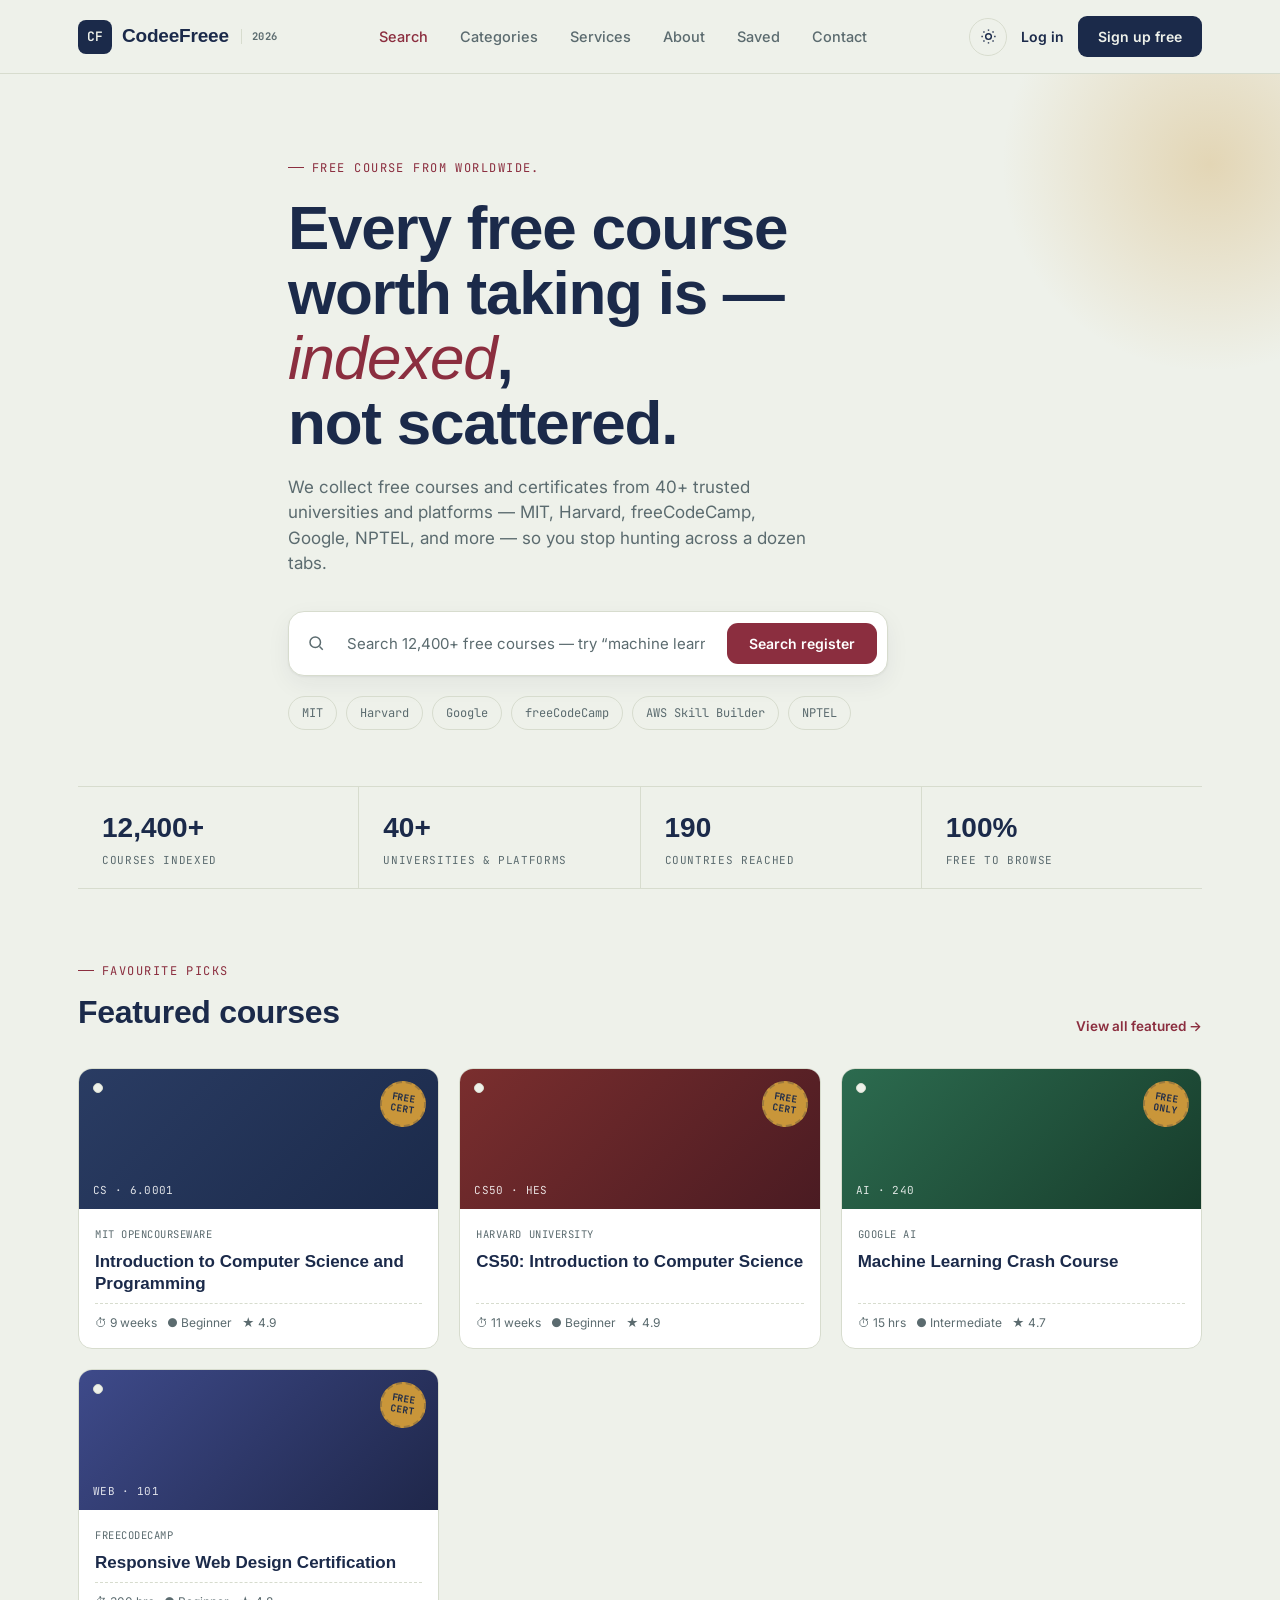
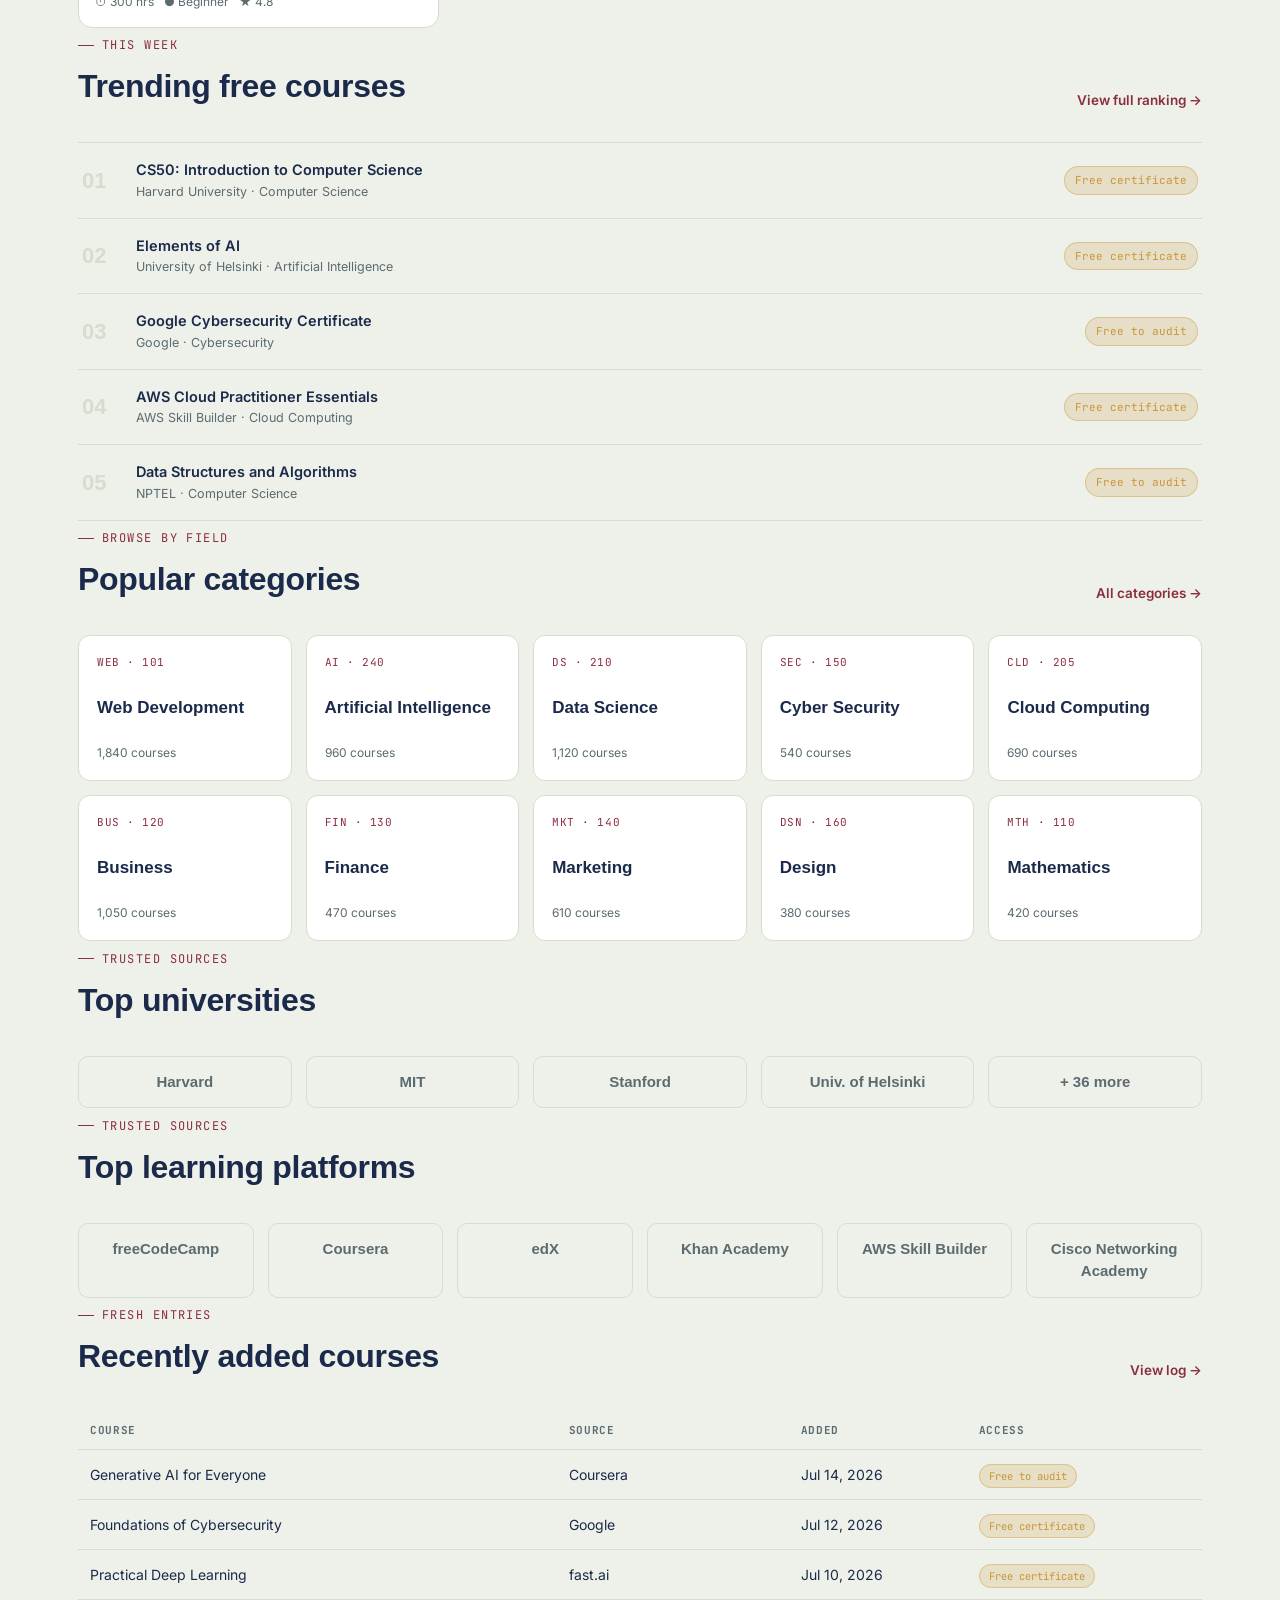
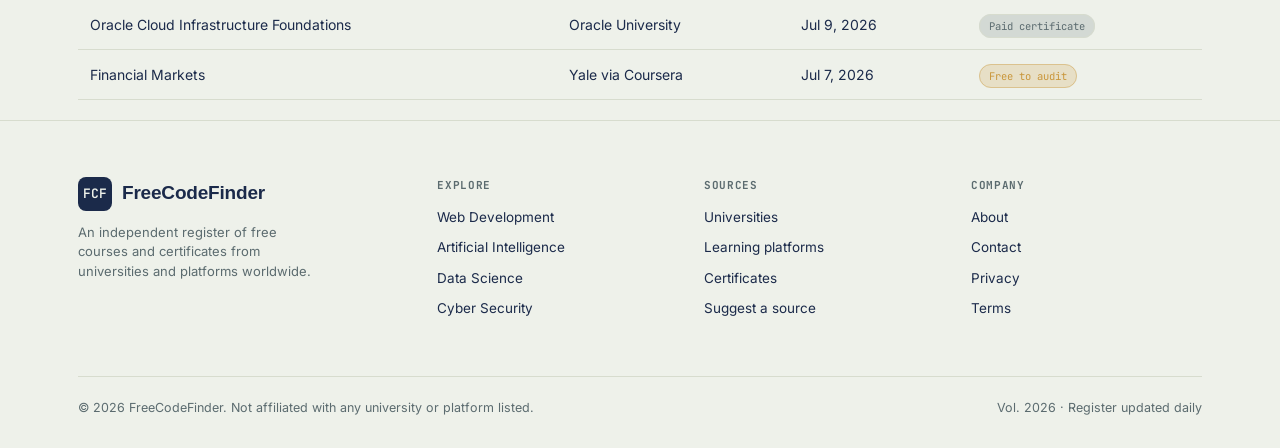
==== index.html @ f2af581f "Updated project" ====
<!DOCTYPE html>
<html lang="en" data-theme="light">
<head>
<meta charset="UTF-8">
<meta name="viewport" content="width=device-width, initial-scale=1.0">
<title>CoodeFree — The World Course Register</title>
<link rel="preconnect" href="https://fonts.googleapis.com">
<link rel="preconnect" href="https://fonts.gstatic.com" crossorigin>
<link href="https://fonts.googleapis.com/css2?family=Fraunces:opsz,wght@9..144,400;9..144,500;9..144,600;9..144,700&family=Inter:wght@400;500;600;700&family=JetBrains+Mono:wght@400;500;600&display=swap" rel="stylesheet">
<link rel="stylesheet" href="style.css">
</head>
<body>

<header class="nav">
  <div class="nav-row">
    <div class="brand">
      <div class="brand-mark">CF</div>
      <span class="brand-word">CodeeFreee</span>
      <span class="brand-tag">2026</span>
    </div>
    <nav class="nav-links">
      <a href="index.html" style="color:var(--crimson)">Search</a>
      <a href="#categories">Categories</a>
      <a href="services.html">Services</a>
      <a href="about.html">About</a>
      <a href="saved.html">Saved</a>
      <a href="contact.html">Contact</a>
    </nav>
    <div class="nav-actions">
      <button class="theme-toggle" id="themeToggle" aria-label="Toggle dark mode">
        <svg id="iconSun" viewBox="0 0 24 24" fill="none" stroke="currentColor" stroke-width="2"><circle cx="12" cy="12" r="4"/><path d="M12 2v2M12 20v2M4.9 4.9l1.4 1.4M17.7 17.7l1.4 1.4M2 12h2M20 12h2M4.9 19.1l1.4-1.4M17.7 6.3l1.4-1.4"/></svg>
      </button>
      <a href="login.html" class="btn-ghost">Log in</a>
      <a href="login.html" class="btn btn-primary">Sign up free</a>
      <button class="mobile-toggle" aria-label="Menu">
        <svg width="20" height="20" viewBox="0 0 24 24" fill="none" stroke="currentColor" stroke-width="2"><path d="M3 6h18M3 12h18M3 18h18"/></svg>
      </button>
    </div>
  </div>
</header>

<main>
  <!-- HERO -->
  <section class="hero">
    <div class="wrap hero-inner">
      <span class="eyebrow">Free Course From Worldwide.</span>
      <h1>Every free course<br>worth taking is — <em>indexed</em>,<br>not scattered.</h1>
      <p class="lead">We collect free courses and certificates from 40+ trusted universities and platforms — MIT, Harvard, freeCodeCamp, Google, NPTEL, and more — so you stop hunting across a dozen tabs.</p>

      <div class="search-panel">
        <svg width="18" height="18" viewBox="0 0 24 24" fill="none" stroke="currentColor" stroke-width="2" style="margin-left:8px;flex-shrink:0;color:var(--text-secondary)"><circle cx="11" cy="11" r="7"/><path d="M21 21l-4.3-4.3"/></svg>
        <input type="text" placeholder="Search 12,400+ free courses — try “machine learning”">
        <button>Search register</button>
      </div>

      <div class="chip-row">
        <span class="chip">MIT</span>
        <span class="chip">Harvard</span>
        <span class="chip">Google</span>
        <span class="chip">freeCodeCamp</span>
        <span class="chip">AWS Skill Builder</span>
        <span class="chip">NPTEL</span>
      </div>
    </div>

    <div class="wrap">
      <div class="ledger-strip reveal">
        <div class="ledger-stat"><div class="num">12,400+</div><div class="label">Courses indexed</div></div>
        <div class="ledger-stat"><div class="num">40+</div><div class="label">Universities &amp; platforms</div></div>
        <div class="ledger-stat"><div class="num">190</div><div class="label">Countries reached</div></div>
        <div class="ledger-stat"><div class="num">100%</div><div class="label">Free to browse</div></div>
      </div>
    </div>
  </section>

  <!-- FEATURED COURSES -->
  <section class="wrap">
    <div class="section-head reveal">
      <div>
        <span class="eyebrow">Favourite picks</span>
        <h2>Featured courses</h2>
      </div>
      <a href="#" class="section-link">View all featured →</a>
    </div>
    <div class="card-grid reveal">
      <article class="index-card">
        <div class="card-media"><span class="card-code">CS · 6.0001</span><div class="seal">FREE<br>CERT</div></div>
        <div class="card-body">
          <span class="card-source">MIT OpenCourseWare</span>
          <span class="card-title">Introduction to Computer Science and Programming</span>
          <div class="card-meta"><span>⏱ 9 weeks</span><span>● Beginner</span><span>★ 4.9</span></div>
        </div>
      </article>
      <article class="index-card">
        <div class="card-media" style="background:linear-gradient(135deg,#7A2E2E,#4A1B22)"><span class="card-code">CS50 · HES</span><div class="seal">FREE<br>CERT</div></div>
        <div class="card-body">
          <span class="card-source">Harvard University</span>
          <span class="card-title">CS50: Introduction to Computer Science</span>
          <div class="card-meta"><span>⏱ 11 weeks</span><span>● Beginner</span><span>★ 4.9</span></div>
        </div>
      </article>
      <article class="index-card">
        <div class="card-media" style="background:linear-gradient(135deg,#2C6B4F,#173C2B)"><span class="card-code">AI · 240</span><div class="seal">FREE<br>ONLY</div></div>
        <div class="card-body">
          <span class="card-source">Google AI</span>
          <span class="card-title">Machine Learning Crash Course</span>
          <div class="card-meta"><span>⏱ 15 hrs</span><span>● Intermediate</span><span>★ 4.7</span></div>
        </div>
      </article>
      <article class="index-card">
        <div class="card-media" style="background:linear-gradient(135deg,#3E4A8A,#1F274A)"><span class="card-code">WEB · 101</span><div class="seal">FREE<br>CERT</div></div>
        <div class="card-body">
          <span class="card-source">freeCodeCamp</span>
          <span class="card-title">Responsive Web Design Certification</span>
          <div class="card-meta"><span>⏱ 300 hrs</span><span>● Beginner</span><span>★ 4.8</span></div>
        </div>
      </article>
    </div>
  </section>

  <!-- TRENDING -->
  <section class="wrap">
    <div class="section-head reveal">
      <div><span class="eyebrow">This week</span><h2>Trending free courses</h2></div>
      <a href="#" class="section-link">View full ranking →</a>
    </div>
    <div class="trend-list reveal">
      <div class="trend-row">
        <span class="trend-rank">01</span>
        <div class="trend-info"><div class="trend-title">CS50: Introduction to Computer Science</div><div class="trend-sub">Harvard University · Computer Science</div></div>
        <span class="trend-badge">Free certificate</span>
      </div>
      <div class="trend-row">
        <span class="trend-rank">02</span>
        <div class="trend-info"><div class="trend-title">Elements of AI</div><div class="trend-sub">University of Helsinki · Artificial Intelligence</div></div>
        <span class="trend-badge">Free certificate</span>
      </div>
      <div class="trend-row">
        <span class="trend-rank">03</span>
        <div class="trend-info"><div class="trend-title">Google Cybersecurity Certificate</div><div class="trend-sub">Google · Cybersecurity</div></div>
        <span class="trend-badge">Free to audit</span>
      </div>
      <div class="trend-row">
        <span class="trend-rank">04</span>
        <div class="trend-info"><div class="trend-title">AWS Cloud Practitioner Essentials</div><div class="trend-sub">AWS Skill Builder · Cloud Computing</div></div>
        <span class="trend-badge">Free certificate</span>
      </div>
      <div class="trend-row">
        <span class="trend-rank">05</span>
        <div class="trend-info"><div class="trend-title">Data Structures and Algorithms</div><div class="trend-sub">NPTEL · Computer Science</div></div>
        <span class="trend-badge">Free to audit</span>
      </div>
    </div>
  </section>

  <!-- CATEGORIES -->
  <section class="wrap" id="categories">
    <div class="section-head reveal">
      <div><span class="eyebrow">Browse by field</span><h2>Popular categories</h2></div>
      <a href="#" class="section-link">All categories →</a>
    </div>
    <div class="cat-grid reveal">
      <a class="cat-tile" href="#"><span class="cat-code">WEB · 101</span><span class="cat-name">Web Development</span><span class="cat-count">1,840 courses</span></a>
      <a class="cat-tile" href="#"><span class="cat-code">AI · 240</span><span class="cat-name">Artificial Intelligence</span><span class="cat-count">960 courses</span></a>
      <a class="cat-tile" href="#"><span class="cat-code">DS · 210</span><span class="cat-name">Data Science</span><span class="cat-count">1,120 courses</span></a>
      <a class="cat-tile" href="#"><span class="cat-code">SEC · 150</span><span class="cat-name">Cyber Security</span><span class="cat-count">540 courses</span></a>
      <a class="cat-tile" href="#"><span class="cat-code">CLD · 205</span><span class="cat-name">Cloud Computing</span><span class="cat-count">690 courses</span></a>
      <a class="cat-tile" href="#"><span class="cat-code">BUS · 120</span><span class="cat-name">Business</span><span class="cat-count">1,050 courses</span></a>
      <a class="cat-tile" href="#"><span class="cat-code">FIN · 130</span><span class="cat-name">Finance</span><span class="cat-count">470 courses</span></a>
      <a class="cat-tile" href="#"><span class="cat-code">MKT · 140</span><span class="cat-name">Marketing</span><span class="cat-count">610 courses</span></a>
      <a class="cat-tile" href="#"><span class="cat-code">DSN · 160</span><span class="cat-name">Design</span><span class="cat-count">380 courses</span></a>
      <a class="cat-tile" href="#"><span class="cat-code">MTH · 110</span><span class="cat-name">Mathematics</span><span class="cat-count">420 courses</span></a>
    </div>
  </section>

  <!-- TOP UNIVERSITIES -->
  <section class="wrap">
    <div class="section-head reveal"><div><span class="eyebrow">Trusted sources</span><h2>Top universities</h2></div></div>
    <div class="logo-row reveal">
      <span class="logo-pill">Harvard</span>
      <span class="logo-pill">MIT</span>
      <span class="logo-pill">Stanford</span>
      <span class="logo-pill">Univ. of Helsinki</span>
      <span class="logo-pill">+ 36 more</span>
    </div>
  </section>

  <!-- TOP PLATFORMS -->
  <section class="wrap">
    <div class="section-head reveal"><div><span class="eyebrow">Trusted sources</span><h2>Top learning platforms</h2></div></div>
    <div class="logo-row reveal">
      <span class="logo-pill">freeCodeCamp</span>
      <span class="logo-pill">Coursera</span>
      <span class="logo-pill">edX</span>
      <span class="logo-pill">Khan Academy</span>
      <span class="logo-pill">AWS Skill Builder</span>
      <span class="logo-pill">Cisco Networking Academy</span>
    </div>
  </section>

  <!-- RECENTLY ADDED -->
  <section class="wrap">
    <div class="section-head reveal"><div><span class="eyebrow">Fresh entries</span><h2>Recently added courses</h2></div><a href="#" class="section-link">View log →</a></div>
    <div style="overflow-x:auto;" class="reveal">
      <table class="ledger-table">
        <thead><tr><th>Course</th><th class="hide-sm">Source</th><th class="hide-sm">Added</th><th>Access</th></tr></thead>
        <tbody>
          <tr><td>Generative AI for Everyone</td><td class="hide-sm">Coursera</td><td class="hide-sm">Jul 14, 2026</td><td><span class="tag-free">Free to audit</span></td></tr>
          <tr><td>Foundations of Cybersecurity</td><td class="hide-sm">Google</td><td class="hide-sm">Jul 12, 2026</td><td><span class="tag-free">Free certificate</span></td></tr>
          <tr><td>Practical Deep Learning</td><td class="hide-sm">fast.ai</td><td class="hide-sm">Jul 10, 2026</td><td><span class="tag-free">Free certificate</span></td></tr>
          <tr><td>Oracle Cloud Infrastructure Foundations</td><td class="hide-sm">Oracle University</td><td class="hide-sm">Jul 9, 2026</td><td><span class="tag-paid">Paid certificate</span></td></tr>
          <tr><td>Financial Markets</td><td class="hide-sm">Yale via Coursera</td><td class="hide-sm">Jul 7, 2026</td><td><span class="tag-free">Free to audit</span></td></tr>
        </tbody>
      </table>
    </div>
  </section>


<footer>
  <div class="wrap">
    <div class="footer-grid">
      <div class="footer-brand">
        <div class="brand"><div class="brand-mark">FCF</div><span class="brand-word">FreeCodeFinder</span></div>
        <p>An independent register of free courses and certificates from universities and platforms worldwide.</p>
      </div>
      <div class="footer-col">
        <h4>Explore</h4>
        <ul><li><a href="#">Web Development</a></li><li><a href="#">Artificial Intelligence</a></li><li><a href="#">Data Science</a></li><li><a href="#">Cyber Security</a></li></ul>
      </div>
      <div class="footer-col">
        <h4>Sources</h4>
        <ul><li><a href="#">Universities</a></li><li><a href="#">Learning platforms</a></li><li><a href="#">Certificates</a></li><li><a href="contact.html">Suggest a source</a></li></ul>
      </div>
      <div class="footer-col">
        <h4>Company</h4>
        <ul><li><a href="about.html">About</a></li><li><a href="contact.html">Contact</a></li><li><a href="#">Privacy</a></li><li><a href="#">Terms</a></li></ul>
      </div>
    </div>
    <div class="footer-bottom">
      <span>© 2026 FreeCodeFinder. Not affiliated with any university or platform listed.</span>
      <span>Vol. 2026 · Register updated daily</span>
    </div>
  </div>
</footer>

<script>
// ===============================
// FreeCodeFinder - Main Script
// ===============================

document.addEventListener("DOMContentLoaded", () => {

    // =========================
    // Theme Toggle
    // =========================

    const root = document.documentElement;
    const themeBtn = document.getElementById("themeToggle");

    const savedTheme = localStorage.getItem("theme");

    if (savedTheme) {
        root.setAttribute("data-theme", savedTheme);
    }

    themeBtn?.addEventListener("click", () => {

        const current = root.getAttribute("data-theme");

        const next = current === "dark"
            ? "light"
            : "dark";

        root.setAttribute("data-theme", next);

        localStorage.setItem("theme", next);

    });


    // =========================
    // Reveal Animation
    // =========================

    const observer = new IntersectionObserver(entries => {

        entries.forEach(entry => {

            if (entry.isIntersecting) {

                entry.target.classList.add("in");

                observer.unobserve(entry.target);

            }

        });

    }, {
        threshold: 0.15
    });

    document.querySelectorAll(".reveal").forEach(element => {
        observer.observe(element);
    });


    // =========================
    // Mobile Navigation
    // =========================

    const menuBtn = document.querySelector(".mobile-toggle");
    const nav = document.querySelector(".nav-links");

    menuBtn?.addEventListener("click", () => {

        nav.classList.toggle("show");

    });


    // =========================
    // Search Button
    // =========================

    const searchInput = document.querySelector(".search-panel input");
    const searchButton = document.querySelector(".search-panel button");

    function searchCourses() {

        const keyword = searchInput.value.trim();

        if (keyword === "") {

            alert("Please enter a course name.");

            return;
        }

        alert("Searching for: " + keyword);

        // Future API:
        // window.location.href = "search.html?q=" + encodeURIComponent(keyword);

    }

    searchButton?.addEventListener("click", searchCourses);

    searchInput?.addEventListener("keydown", function(e){

        if(e.key === "Enter"){

            searchCourses();

        }

    });


    // =========================
    // Featured Cards
    // =========================

    document.querySelectorAll(".index-card").forEach(card => {

        card.style.cursor = "pointer";

        card.addEventListener("click", () => {

            const title = card.querySelector(".card-title").innerText;

            alert("Opening:\n" + title);

            // Future:
            // window.location.href = "course.html";

        });

    });


    // =========================
    // Category Tiles
    // =========================

    document.querySelectorAll(".cat-tile").forEach(tile => {

        tile.addEventListener("click", function(e){

            e.preventDefault();

            const category = this.querySelector(".cat-name").innerText;

            alert(category);

        });

    });


    // =========================
    // Trending Courses
    // =========================

    document.querySelectorAll(".trend-row").forEach(row => {

        row.style.cursor = "pointer";

        row.addEventListener("click", () => {

            const title = row.querySelector(".trend-title").innerText;

            alert(title);

        });

    });


    // =========================
    // Smooth Scroll
    // =========================

    document.querySelectorAll('a[href^="#"]').forEach(link => {

        link.addEventListener("click", function(e){

            e.preventDefault();

            const target = document.querySelector(this.getAttribute("href"));

            if(target){

                target.scrollIntoView({

                    behavior: "smooth"

                });

            }

        });

    });


    // =========================
    // Footer Links
    // =========================

    document.querySelectorAll("footer a").forEach(link => {

        link.addEventListener("click", function(){

            console.log("Opening:", this.innerText);

        });

    });


    // =========================
    // Current Year
    // =========================

    console.log("FreeCodeFinder Loaded");

});
</script>

</body>
</html>
---- style.css ----
/* ============================================================
   DESIGN TOKENS
   Palette:
     --ink      #1B2A4A  primary navy — headers, nav, dark-mode ground
     --paper    #EEF1EA  cool sage-paper — light-mode ground
     --gold     #C9963A  varsity gold — "free" seals, accents, CTAs
     --crimson  #8B2E3F  crest crimson — secondary accent, hover states
     --slate    #5B6B6F  cool slate — secondary text
   Type:
     Display — Fraunces (headlines, restrained)
     Body    — Inter (everything else)
     Mono    — JetBrains Mono (course codes, stamps, data)
   Signature: the "registrar's index card" — every course renders as a
   library catalog card with a punch-hole, a mono course-code stamp,
   and a circular ink seal for FREE/certificate status.
   ============================================================ */

:root{
  --ink:#1B2A4A;
  --ink-soft:#2A3C63;
  --paper:#EEF1EA;
  --paper-raised:#F7F8F3;
  --gold:#C9963A;
  --gold-soft:#E8C888;
  --crimson:#8B2E3F;
  --slate:#5B6B6F;
  --line:#D7DCCE;
  --text:#1B2A4A;
  --text-secondary:#5B6B6F;
  --card-bg:#FFFFFF;
  --shadow:0 1px 2px rgba(27,42,74,0.06), 0 8px 24px rgba(27,42,74,0.06);
  --radius-card:14px;
  --radius-sm:8px;
  --ff-display: 'Poppins', sans-serif;
  --ff-body: 'Inter', sans-serif;
  --ff-mono: 'JetBrains Mono', monospace;

}
.nav-links.show{
    display:flex;
}

@media(max-width:900px){

    .nav-links{

        display:none;
        flex-direction:column;
        position:absolute;

        top:80px;
        left:0;
        width:100%;

        background:var(--card-bg);

        padding:20px;

        gap:20px;

        box-shadow:var(--shadow);

        z-index:1000;

    }

}

[data-theme="dark"]{
  --ink:#EDF0EA;
  --ink-soft:#C7CDBE;
  --paper:#141B2E;
  --paper-raised:#1C2540;
  --gold:#D9AC55;
  --gold-soft:#8A6E2F;
  --crimson:#C15A6C;
  --slate:#95A0A8;
  --line:#2C3555;
  --text:#EDF0EA;
  --text-secondary:#95A0A8;
  --card-bg:#1A2340;
  --shadow:0 1px 2px rgba(0,0,0,0.3), 0 12px 28px rgba(0,0,0,0.35);
}

*{margin:0;padding:0;box-sizing:border-box;}
html{scroll-behavior:smooth;}
body{
  font-family:var(--ff-body);
  background:var(--paper);
  color:var(--text);
  transition:background .3s ease, color .3s ease;
  line-height:1.5;
}
img{max-width:100%;display:block;}
a{color:inherit;text-decoration:none;}
button{font-family:inherit;cursor:pointer;border:none;background:none;color:inherit;}
ul{list-style:none;}
.wrap{max-width:1180px;margin:0 auto;padding:0 28px;}

@media (prefers-reduced-motion: reduce){
  html{scroll-behavior:auto;}
  *{animation-duration:0.01ms !important; transition-duration:0.01ms !important;}
}

.eyebrow{
  font-family:var(--ff-mono);
  font-size:12px;
  letter-spacing:.12em;
  text-transform:uppercase;
  color:var(--crimson);
  display:inline-flex;
  align-items:center;
  gap:8px;
}
.eyebrow::before{
  content:"";
  width:16px;height:1px;background:var(--crimson);
  display:inline-block;
}

/* ---------- NAV ---------- */
header.nav{
  position:sticky; top:0; z-index:100;
  background:color-mix(in srgb, var(--paper) 88%, transparent);
  backdrop-filter:blur(10px);
  border-bottom:1px solid var(--line);
}
.nav-row{
  display:flex; align-items:center; justify-content:space-between;
  padding:16px 28px; max-width:1180px; margin:0 auto;
}
.brand{display:flex; align-items:center; gap:10px; font-weight:700;}
.brand-mark{
  width:34px;height:34px;border-radius:8px;
  background:var(--ink);color:var(--paper);
  display:flex;align-items:center;justify-content:center;
  font-family:var(--ff-mono); font-size:13px; font-weight:600;
  flex-shrink:0;
}
[data-theme="dark"] .brand-mark{background:var(--gold); color:var(--ink);}
.brand-word{font-family:var(--ff-display); font-size:19px; font-weight:600; letter-spacing:-.01em;}
.brand-tag{display:none;}
@media(min-width:720px){
  .brand-tag{
    display:inline-block; font-family:var(--ff-mono); font-size:10.5px; color:var(--text-secondary);
    border-left:1px solid var(--line); padding-left:10px; margin-left:2px; letter-spacing:.04em;
  }
}
.nav-links{display:none; gap:32px; font-size:14.5px; font-weight:500;}
@media(min-width:920px){.nav-links{display:flex;}}
.nav-links a{color:var(--text-secondary); transition:color .2s;}
.nav-links a:hover{color:var(--crimson);}
.nav-actions{display:flex; align-items:center; gap:14px;}
.theme-toggle{
  width:38px; height:38px; border-radius:50%;
  border:1px solid var(--line);
  display:flex; align-items:center; justify-content:center;
  transition:border-color .2s, transform .2s;
}
.theme-toggle:hover{border-color:var(--gold); transform:rotate(15deg);}
.theme-toggle svg{width:17px;height:17px;}
.btn{
  font-family:var(--ff-body); font-weight:600; font-size:14px;
  padding:10px 20px; border-radius:9px;
  transition:transform .15s ease, box-shadow .15s ease, background .2s;
}
.btn-primary{background:var(--ink); color:var(--paper);}
[data-theme="dark"] .btn-primary{background:var(--gold); color:var(--ink);}
.btn-primary:hover{transform:translateY(-1px); box-shadow:var(--shadow);}
.btn-ghost{display:none; color:var(--text); font-weight:600; font-size:14px;}
@media(min-width:640px){.btn-ghost{display:inline-flex;}}
.mobile-toggle{display:flex; width:38px;height:38px;align-items:center;justify-content:center;}
@media(min-width:920px){.mobile-toggle{display:none;}}

/* ---------- HERO ---------- */
.hero{padding:76px 0 64px; position:relative; overflow:hidden;}
.hero::before{
  content:"";
  position:absolute; top:-120px; right:-140px; width:420px; height:420px; border-radius:50%;
  background:radial-gradient(circle, color-mix(in srgb, var(--gold) 30%, transparent) 0%, transparent 70%);
  pointer-events:none;
}
.hero-inner{position:relative; max-width:760px;}
.hero h1{
  font-family:var(--ff-display);
  font-weight:600;
  font-size:clamp(36px, 6vw, 62px);
  line-height:1.05;
  letter-spacing:-.02em;
  margin:18px 0 20px;
}
.hero h1 em{font-style:italic; color:var(--crimson); font-weight:500;}
.hero p.lead{
  font-size:17px; color:var(--text-secondary); max-width:520px; margin-bottom:34px;
}

.search-panel{
  background:var(--card-bg); border:1px solid var(--line); border-radius:16px;
  padding:10px; box-shadow:var(--shadow); max-width:600px;
  display:flex; gap:8px; align-items:center;
}
.search-panel input{
  flex:1; border:none; outline:none; background:transparent;
  font-family:var(--ff-body); font-size:15px; padding:12px 14px; color:var(--text);
}
.search-panel input::placeholder{color:var(--text-secondary);}
.search-panel button{
  background:var(--crimson); color:#fff; padding:12px 22px; border-radius:11px;
  font-weight:600; font-size:14px; white-space:nowrap; transition:background .2s;
}
.search-panel button:hover{background:color-mix(in srgb, var(--crimson) 85%, black);}

.chip-row{display:flex; flex-wrap:wrap; gap:9px; margin-top:20px;}
.chip{
  font-family:var(--ff-mono); font-size:12px; padding:7px 13px;
  border:1px solid var(--line); border-radius:20px; color:var(--text-secondary);
  transition:border-color .2s, color .2s;
}
.chip:hover{border-color:var(--gold); color:var(--text);}

.ledger-strip{
  display:flex; flex-wrap:wrap; gap:0; margin-top:56px;
  border-top:1px solid var(--line); border-bottom:1px solid var(--line);
}
.ledger-stat{
  flex:1; min-width:150px; padding:20px 24px;
  border-right:1px solid var(--line);
}
.ledger-stat:last-child{border-right:none;}
.ledger-stat .num{font-family:var(--ff-display); font-size:28px; font-weight:600;}
.ledger-stat .label{font-family:var(--ff-mono); font-size:11px; color:var(--text-secondary); text-transform:uppercase; letter-spacing:.06em; margin-top:3px;}

/* ---------- SECTION SCAFFOLDING ---------- */
section{padding:64px 0;}
.section-head{
  display:flex; align-items:flex-end; justify-content:space-between; gap:20px;
  margin-bottom:32px; flex-wrap:wrap;
}
.section-head h2{
  font-family:var(--ff-display); font-size:clamp(24px,3vw,32px); font-weight:600; letter-spacing:-.01em;
  margin-top:8px;
}
.section-link{font-size:13.5px; font-weight:600; color:var(--crimson); display:inline-flex; align-items:center; gap:5px;}
.section-link:hover{text-decoration:underline;}

/* ---------- INDEX CARD (signature element) ---------- */
.card-grid{display:grid; grid-template-columns:repeat(auto-fill, minmax(270px,1fr)); gap:20px;}
.index-card{
  background:var(--card-bg); border:1px solid var(--line); border-radius:var(--radius-card);
  overflow:hidden; position:relative; transition:transform .2s ease, box-shadow .2s ease;
  display:flex; flex-direction:column;
}
.index-card:hover{transform:translateY(-4px); box-shadow:var(--shadow);}
.index-card::before{
  /* punch hole, card-catalog detail */
  content:""; position:absolute; top:14px; left:14px; width:8px; height:8px; border-radius:50%;
  background:var(--paper); border:1px solid var(--line); z-index:2;
}
.card-media{height:140px; background:linear-gradient(135deg, var(--ink-soft), var(--ink)); position:relative;}
.card-code{
  position:absolute; bottom:10px; left:14px;
  font-family:var(--ff-mono); font-size:11px; color:#fff; opacity:.85;
  letter-spacing:.03em;
}
.seal{
  position:absolute; top:12px; right:12px; width:46px; height:46px; border-radius:50%;
  background:var(--gold); color:var(--ink); display:flex; align-items:center; justify-content:center;
  font-family:var(--ff-mono); font-size:9.5px; font-weight:700; text-align:center; line-height:1.15;
  border:2px dashed color-mix(in srgb, var(--ink) 25%, var(--gold));
  transform:rotate(8deg);
}
.card-body{padding:18px 16px 16px; display:flex; flex-direction:column; gap:8px; flex:1;}
.card-source{font-family:var(--ff-mono); font-size:10.5px; color:var(--text-secondary); text-transform:uppercase; letter-spacing:.05em;}
.card-title{font-family:var(--ff-display); font-size:17px; font-weight:600; line-height:1.3;}
.card-meta{display:flex; gap:10px; font-size:12px; color:var(--text-secondary); margin-top:auto; padding-top:10px; border-top:1px dashed var(--line); flex-wrap:wrap;}
.card-meta span{display:flex; align-items:center; gap:4px;}

/* ---------- TRENDING (ranked ledger) ---------- */
.trend-list{display:flex; flex-direction:column; border-top:1px solid var(--line);}
.trend-row{
  display:flex; align-items:center; gap:20px; padding:16px 4px;
  border-bottom:1px solid var(--line); transition:background .2s;
}
.trend-row:hover{background:var(--paper-raised);}
.trend-rank{font-family:var(--ff-display); font-size:22px; color:var(--line); width:34px; flex-shrink:0; font-weight:600;}
[data-theme="dark"] .trend-rank{color:var(--paper-raised);}
.trend-info{flex:1; min-width:0;}
.trend-title{font-weight:600; font-size:14.5px;}
.trend-sub{font-size:12.5px; color:var(--text-secondary); margin-top:2px;}
.trend-badge{
  font-family:var(--ff-mono); font-size:11px; padding:5px 10px; border-radius:20px;
  background:color-mix(in srgb, var(--gold) 20%, transparent); color:var(--gold);
  border:1px solid color-mix(in srgb, var(--gold) 40%, transparent); flex-shrink:0;
}

/* ---------- CATEGORY TABS ---------- */
.cat-grid{display:grid; grid-template-columns:repeat(auto-fill, minmax(200px,1fr)); gap:14px;}
.cat-tile{
  border:1px solid var(--line); border-radius:12px; padding:18px;
  display:flex; flex-direction:column; gap:24px; transition:border-color .2s, transform .2s;
  background:var(--card-bg);
}
.cat-tile:hover{border-color:var(--gold); transform:translateY(-2px);}
.cat-code{font-family:var(--ff-mono); font-size:11px; color:var(--crimson); letter-spacing:.05em;}
.cat-name{font-family:var(--ff-display); font-size:17px; font-weight:600;}
.cat-count{font-size:12px; color:var(--text-secondary); margin-top:auto;}

/* ---------- LOGO ROWS ---------- */
.logo-row{display:flex; flex-wrap:wrap; gap:14px;}
.logo-pill{
  border:1px solid var(--line); border-radius:10px; padding:14px 22px;
  font-family:var(--ff-display); font-size:15px; font-weight:600; color:var(--text-secondary);
  flex:1; min-width:150px; text-align:center; transition:color .2s, border-color .2s;
}
.logo-pill:hover{color:var(--text); border-color:var(--gold);}

/* ---------- RECENTLY ADDED (ledger table) ---------- */
.ledger-table{width:100%; border-collapse:collapse;}
.ledger-table th{
  text-align:left; font-family:var(--ff-mono); font-size:11px; text-transform:uppercase;
  letter-spacing:.06em; color:var(--text-secondary); padding:10px 12px; border-bottom:1px solid var(--line);
}
.ledger-table td{padding:14px 12px; border-bottom:1px solid var(--line); font-size:14px;}
.ledger-table tr:hover td{background:var(--paper-raised);}
.tag-free{
  font-family:var(--ff-mono); font-size:10.5px; padding:4px 9px; border-radius:20px;
  background:color-mix(in srgb, var(--gold) 20%, transparent); color:var(--gold); border:1px solid color-mix(in srgb, var(--gold) 40%, transparent);
}
.tag-paid{
  font-family:var(--ff-mono); font-size:10.5px; padding:4px 9px; border-radius:20px;
  background:color-mix(in srgb, var(--slate) 18%, transparent); color:var(--slate); border:1px solid var(--line);
}
.ledger-table .hide-sm{display:none;}
@media(min-width:680px){.ledger-table .hide-sm{display:table-cell;}}

/* ---------- CERTIFICATES ---------- */
.cert-row{display:grid; grid-template-columns:repeat(auto-fill, minmax(260px,1fr)); gap:20px;}
.cert-card{
  border:1px solid var(--line); border-radius:14px; padding:22px; background:var(--card-bg);
  position:relative; overflow:hidden;
}
.cert-ribbon{
  position:absolute; top:0; right:22px; width:26px; height:44px;
  background:var(--crimson); clip-path:polygon(0 0,100% 0,100% 100%,50% 78%,0 100%);
}
.cert-card h3{font-family:var(--ff-display); font-size:17px; margin:6px 0 6px; padding-right:36px;}
.cert-card p{font-size:13px; color:var(--text-secondary); margin-bottom:14px;}

/* ---------- TESTIMONIALS ---------- */
.testi-grid{display:grid; grid-template-columns:repeat(auto-fill, minmax(280px,1fr)); gap:20px;}
.testi-card{
  border:1px solid var(--line); border-radius:14px; padding:24px; background:var(--card-bg);
  position:relative;
}
.testi-mark{
  font-family:var(--ff-display); font-size:40px; color:var(--gold-soft); line-height:1; margin-bottom:6px;
}
.testi-quote{font-size:14.5px; line-height:1.6; margin-bottom:16px;}
.testi-person{display:flex; align-items:center; gap:10px;}
.testi-avatar{width:34px;height:34px;border-radius:50%; background:var(--ink-soft); flex-shrink:0;}
.testi-name{font-size:13.5px; font-weight:600;}
.testi-role{font-size:12px; color:var(--text-secondary);}

/* ---------- NEWSLETTER ---------- */
.enroll{
  background:var(--ink); color:var(--paper); border-radius:20px; padding:52px 40px;
  display:flex; flex-wrap:wrap; align-items:center; justify-content:space-between; gap:26px;
}
[data-theme="dark"] .enroll{background:var(--paper-raised); border:1px solid var(--line);}
.enroll h2{font-family:var(--ff-display); font-size:clamp(22px,3vw,30px); font-weight:600; max-width:420px;}
.enroll p{color:color-mix(in srgb, var(--paper) 70%, transparent); font-size:14px; margin-top:8px; max-width:420px;}
[data-theme="dark"] .enroll p{color:var(--text-secondary);}
.enroll-form{display:flex; gap:8px; flex-wrap:wrap;}
.enroll-form input{
  padding:13px 16px; border-radius:9px; border:1px solid color-mix(in srgb, var(--paper) 25%, transparent);
  background:color-mix(in srgb, var(--paper) 12%, transparent); color:var(--paper); font-family:var(--ff-body); min-width:220px;
}
[data-theme="dark"] .enroll-form input{color:var(--text); border-color:var(--line);}
.enroll-form input::placeholder{color:color-mix(in srgb, var(--paper) 55%, transparent);}
.enroll-form button{
  background:var(--gold); color:var(--ink); font-weight:700; padding:13px 22px; border-radius:9px; font-size:14px;
}

/* ---------- FOOTER ---------- */
footer{border-top:1px solid var(--line); padding:56px 0 30px; margin-top:20px;}
.footer-grid{display:grid; grid-template-columns:1.4fr repeat(3, 1fr); gap:36px;}
@media(max-width:760px){.footer-grid{grid-template-columns:repeat(2,1fr);}}
.footer-brand p{font-size:13px; color:var(--text-secondary); margin-top:12px; max-width:240px;}
.footer-col h4{font-family:var(--ff-mono); font-size:11px; text-transform:uppercase; letter-spacing:.06em; color:var(--text-secondary); margin-bottom:14px;}
.footer-col li{margin-bottom:10px; font-size:13.5px;}
.footer-col a:hover{color:var(--crimson);}
.footer-bottom{
  display:flex; justify-content:space-between; align-items:center; flex-wrap:wrap; gap:12px;
  margin-top:48px; padding-top:22px; border-top:1px solid var(--line); font-size:12.5px; color:var(--text-secondary);
}

/* ---------- REVEAL ---------- */
.reveal{opacity:0; transform:translateY(14px); transition:opacity .5s ease, transform .5s ease;}
.reveal.in{opacity:1; transform:translateY(0);}

/* ============================================================
   ADDITIONAL COMPONENTS — About / Services / Contact pages
   (built on the same registrar/ledger token system above)
   ============================================================ */

/* ---------- PAGE HEADER (non-home hero) ---------- */
.page-header{padding:60px 0 44px; position:relative; overflow:hidden;}
.page-header::before{
  content:"";
  position:absolute; top:-100px; right:-120px; width:340px; height:340px; border-radius:50%;
  background:radial-gradient(circle, color-mix(in srgb, var(--gold) 26%, transparent) 0%, transparent 70%);
  pointer-events:none;
}
.page-header h1{
  font-family:var(--ff-display); font-weight:600; letter-spacing:-.02em;
  font-size:clamp(30px,5vw,48px); line-height:1.08; margin:16px 0 14px; max-width:680px;
}
.page-header p.lead{font-size:16px; color:var(--text-secondary); max-width:520px;}

/* ---------- STAMP DIVIDER ---------- */
.stamp-divider{display:flex; align-items:center; gap:14px; margin:0 0 32px;}
.stamp-divider .line{flex:1; height:1px; background:var(--line);}
.stamp-divider span{font-family:var(--ff-mono); font-size:11px; color:var(--text-secondary); text-transform:uppercase; letter-spacing:.08em;}

/* ---------- ABOUT: STORY / STATS ---------- */
.story-row{display:grid; grid-template-columns:1.1fr .9fr; gap:48px; align-items:start;}
@media(max-width:800px){.story-row{grid-template-columns:1fr;}}
.story-row p{font-size:15px; color:var(--text-secondary); margin-bottom:16px; line-height:1.7; max-width:560px;}
.story-stats{display:flex; flex-direction:column; gap:0; border-top:1px solid var(--line);}
.story-stat{display:flex; justify-content:space-between; align-items:baseline; padding:16px 4px; border-bottom:1px solid var(--line);}
.story-stat .num{font-family:var(--ff-display); font-size:24px; font-weight:600;}
.story-stat .label{font-family:var(--ff-mono); font-size:11px; color:var(--text-secondary); text-transform:uppercase; letter-spacing:.05em; text-align:right;}

/* ---------- ABOUT: PROCESS TIMELINE (real sequence, numbering justified) ---------- */
.process-list{display:flex; flex-direction:column;}
.process-item{display:grid; grid-template-columns:56px 1fr; gap:20px; padding:26px 0; border-top:1px solid var(--line);}
.process-item:last-child{border-bottom:1px solid var(--line);}
.process-num{font-family:var(--ff-mono); font-size:13px; color:var(--crimson); padding-top:3px;}
.process-item h3{font-family:var(--ff-display); font-size:18px; font-weight:600; margin-bottom:6px;}
.process-item p{font-size:14px; color:var(--text-secondary); max-width:560px; line-height:1.6;}

/* ---------- ABOUT: VALUES ---------- */
.value-grid{display:grid; grid-template-columns:repeat(auto-fill,minmax(240px,1fr)); gap:20px;}
.value-card{border:1px solid var(--line); border-radius:14px; padding:22px; background:var(--card-bg);}
.value-mark{width:38px; height:38px; border-radius:9px; background:var(--ink); color:var(--paper); display:flex; align-items:center; justify-content:center; font-family:var(--ff-mono); font-size:13px; margin-bottom:14px;}
[data-theme="dark"] .value-mark{background:var(--gold); color:var(--ink);}
.value-card h3{font-family:var(--ff-display); font-size:16px; font-weight:600; margin-bottom:8px;}
.value-card p{font-size:13.5px; color:var(--text-secondary); line-height:1.6;}

/* ---------- SERVICES ---------- */
.service-grid{display:grid; grid-template-columns:repeat(auto-fill,minmax(300px,1fr)); gap:22px;}
.service-card{
  border:1px solid var(--line); border-radius:16px; padding:26px; background:var(--card-bg);
  display:flex; flex-direction:column; gap:14px; transition:transform .2s, box-shadow .2s;
}
.service-card:hover{transform:translateY(-4px); box-shadow:var(--shadow);}
.service-top{display:flex; align-items:center; justify-content:space-between;}
.service-code{font-family:var(--ff-mono); font-size:11px; color:var(--crimson); letter-spacing:.05em;}
.service-tag{font-family:var(--ff-mono); font-size:10px; padding:4px 9px; border-radius:20px; background:color-mix(in srgb, var(--gold) 20%, transparent); color:var(--gold); border:1px solid color-mix(in srgb, var(--gold) 40%, transparent);}
.service-card h3{font-family:var(--ff-display); font-size:19px; font-weight:600;}
.service-card p{font-size:13.5px; color:var(--text-secondary); line-height:1.65;}
.service-list{display:flex; flex-direction:column; gap:8px; margin-top:4px;}
.service-list li{font-size:13px; color:var(--text); display:flex; align-items:baseline; gap:8px;}
.service-list li::before{content:"—"; color:var(--gold); flex-shrink:0;}

/* ---------- CONTACT ---------- */
.contact-grid{display:grid; grid-template-columns:1fr 1fr; gap:48px; align-items:start;}
@media(max-width:820px){.contact-grid{grid-template-columns:1fr;}}
.contact-form{display:flex; flex-direction:column; gap:16px;}
.form-row{display:grid; grid-template-columns:1fr 1fr; gap:14px;}
@media(max-width:520px){.form-row{grid-template-columns:1fr;}}
.field label{display:block; font-family:var(--ff-mono); font-size:11px; text-transform:uppercase; letter-spacing:.05em; color:var(--text-secondary); margin-bottom:7px;}
.field input, .field select, .field textarea{
  width:100%; padding:12px 14px; border-radius:9px; border:1px solid var(--line);
  background:var(--card-bg); color:var(--text); font-family:var(--ff-body); font-size:14px; outline:none;
  transition:border-color .2s;
}
.field input:focus, .field select:focus, .field textarea:focus{border-color:var(--gold);}
.field textarea{resize:vertical; min-height:120px;}
.contact-form .btn-primary{align-self:flex-start; padding:13px 26px;}

.contact-info-card{border:1px solid var(--line); border-radius:16px; padding:26px; background:var(--card-bg); margin-bottom:18px;}
.contact-info-card h3{font-family:var(--ff-display); font-size:16px; font-weight:600; margin-bottom:6px;}
.contact-info-card p, .contact-info-card a{font-size:13.5px; color:var(--text-secondary);}
.contact-info-card a:hover{color:var(--crimson);}
.contact-info-row{display:flex; gap:14px; margin-bottom:20px;}
.contact-info-row:last-child{margin-bottom:0;}
.contact-icon{width:36px; height:36px; border-radius:9px; background:var(--paper-raised); border:1px solid var(--line); display:flex; align-items:center; justify-content:center; flex-shrink:0;}
.contact-icon svg{width:16px;height:16px; color:var(--crimson);}

.faq-item{border-top:1px solid var(--line); padding:20px 0;}
.faq-item:last-child{border-bottom:1px solid var(--line);}
.faq-item h4{font-family:var(--ff-display); font-size:15.5px; font-weight:600; margin-bottom:8px;}
.faq-item p{font-size:13.5px; color:var(--text-secondary); line-height:1.6;}

/* ============================================================
   SAVED PAGE — favorites / currently learning / wishlist
   ============================================================ */

.tab-bar{display:flex; gap:6px; border-bottom:1px solid var(--line); margin-bottom:32px; overflow-x:auto;}
.tab-btn{
  font-family:var(--ff-mono); font-size:12.5px; letter-spacing:.04em; text-transform:uppercase;
  padding:12px 6px; margin-right:22px; color:var(--text-secondary); position:relative; white-space:nowrap;
  transition:color .2s;
}
.tab-btn .count{
  display:inline-flex; align-items:center; justify-content:center; min-width:18px; height:18px; padding:0 5px;
  border-radius:20px; background:var(--paper-raised); border:1px solid var(--line); font-size:10px; margin-left:7px;
}
.tab-btn.active{color:var(--text);}
.tab-btn.active::after{content:""; position:absolute; left:0; right:22px; bottom:-1px; height:2px; background:var(--crimson);}
.tab-btn:hover{color:var(--text);}

.tab-panel{display:none;}
.tab-panel.active{display:block;}

.saved-card{position:relative;}
.card-actions{display:flex; gap:8px; padding:0 16px 16px;}
.icon-btn{
  width:32px; height:32px; border-radius:8px; border:1px solid var(--line);
  display:flex; align-items:center; justify-content:center; transition:border-color .2s, color .2s;
  color:var(--text-secondary); flex-shrink:0;
}
.icon-btn:hover{border-color:var(--crimson); color:var(--crimson);}
.icon-btn svg{width:14px; height:14px;}
.move-select{
  flex:1; font-family:var(--ff-mono); font-size:11px; border:1px solid var(--line); border-radius:8px;
  padding:0 10px; background:var(--card-bg); color:var(--text-secondary);
}

.progress-track{height:6px; border-radius:20px; background:var(--paper-raised); border:1px solid var(--line); overflow:hidden; margin:4px 0 2px;}
.progress-fill{height:100%; background:var(--gold); border-radius:20px;}
.progress-label{display:flex; justify-content:space-between; font-family:var(--ff-mono); font-size:10.5px; color:var(--text-secondary);}

.empty-state{
  border:1px dashed var(--line); border-radius:16px; padding:56px 24px; text-align:center;
}
.empty-state .stamp-ring{
  width:56px; height:56px; border-radius:50%; border:2px dashed var(--line); margin:0 auto 18px;
  display:flex; align-items:center; justify-content:center; color:var(--text-secondary); font-family:var(--ff-mono); font-size:11px;
}
.empty-state h3{font-family:var(--ff-display); font-size:18px; font-weight:600; margin-bottom:8px;}
.empty-state p{font-size:13.5px; color:var(--text-secondary); max-width:340px; margin:0 auto 20px;}

/* ============================================================
   LOGIN / SIGN UP — "reader's card" auth panel
   ============================================================ */

.auth-shell{min-height:calc(100vh - 73px); display:grid; grid-template-columns:1fr 1fr;}
@media(max-width:900px){.auth-shell{grid-template-columns:1fr;}}

.auth-visual{
  background:var(--ink); color:var(--paper); padding:64px 56px; display:flex; flex-direction:column; justify-content:space-between;
  position:relative; overflow:hidden;
}
[data-theme="dark"] .auth-visual{background:var(--paper-raised); border-right:1px solid var(--line);}
.auth-visual::before{
  content:""; position:absolute; bottom:-140px; left:-120px; width:360px; height:360px; border-radius:50%;
  background:radial-gradient(circle, color-mix(in srgb, var(--gold) 24%, transparent) 0%, transparent 70%);
}
@media(max-width:900px){.auth-visual{display:none;}}
.auth-visual .eyebrow{color:var(--gold);}
.auth-visual .eyebrow::before{background:var(--gold);}
.auth-visual h2{font-family:var(--ff-display); font-size:clamp(26px,3vw,34px); font-weight:600; line-height:1.2; margin:18px 0 16px; max-width:380px;}
.auth-visual p{font-size:14.5px; color:color-mix(in srgb, var(--paper) 72%, transparent); max-width:360px; line-height:1.6;}
.auth-card-mock{
  border:1px solid color-mix(in srgb, var(--paper) 25%, transparent); border-radius:14px; padding:20px;
  background:color-mix(in srgb, var(--paper) 6%, transparent); position:relative; max-width:320px;
}
.auth-card-mock::before{content:""; position:absolute; top:14px; left:14px; width:8px; height:8px; border-radius:50%; background:var(--ink); border:1px solid color-mix(in srgb, var(--paper) 30%, transparent);}
[data-theme="dark"] .auth-card-mock::before{background:var(--paper-raised);}
.auth-card-mock .row{display:flex; justify-content:space-between; font-family:var(--ff-mono); font-size:11px; padding:7px 0; border-bottom:1px dashed color-mix(in srgb, var(--paper) 22%, transparent);}
.auth-card-mock .row:last-child{border-bottom:none;}
.auth-card-mock .row span:last-child{color:color-mix(in srgb, var(--paper) 65%, transparent);}

.auth-panel{display:flex; align-items:center; justify-content:center; padding:56px 28px;}
.auth-box{width:100%; max-width:400px;}
.auth-tabs{display:flex; gap:4px; background:var(--paper-raised); border:1px solid var(--line); border-radius:11px; padding:4px; margin-bottom:30px;}
.auth-tab{
  flex:1; text-align:center; padding:10px 0; border-radius:8px; font-size:13.5px; font-weight:600;
  color:var(--text-secondary); transition:background .2s, color .2s;
}
.auth-tab.active{background:var(--card-bg); color:var(--text); box-shadow:var(--shadow);}

.auth-form-panel{display:none;}
.auth-form-panel.active{display:block;}
.auth-box h1{font-family:var(--ff-display); font-size:26px; font-weight:600; margin-bottom:6px;}
.auth-box .sub{font-size:13.5px; color:var(--text-secondary); margin-bottom:28px;}

.social-row{display:flex; flex-direction:column; gap:10px; margin-bottom:22px;}
.social-btn{
  display:flex; align-items:center; justify-content:center; gap:10px;
  border:1px solid var(--line); border-radius:10px; padding:11px; font-size:13.5px; font-weight:600;
  background:var(--card-bg); transition:border-color .2s;
}
.social-btn:hover{border-color:var(--gold);}
.social-btn svg{width:16px; height:16px;}

.divider-row{display:flex; align-items:center; gap:12px; margin-bottom:22px;}
.divider-row .line{flex:1; height:1px; background:var(--line);}
.divider-row span{font-family:var(--ff-mono); font-size:10.5px; color:var(--text-secondary); text-transform:uppercase; letter-spacing:.06em;}

.auth-fieldset{display:flex; flex-direction:column; gap:16px;}
.field-row-between{display:flex; justify-content:space-between; align-items:center; font-size:13px;}
.check-row{display:flex; align-items:center; gap:8px; font-size:13px; color:var(--text-secondary);}
.check-row input{width:15px; height:15px; accent-color:var(--crimson);}
.link-accent{color:var(--crimson); font-weight:600;}
.link-accent:hover{text-decoration:underline;}

.pw-strength{display:flex; gap:4px; margin-top:2px;}
.pw-strength span{height:3px; flex:1; border-radius:3px; background:var(--line);}

.auth-switch{text-align:center; font-size:13.5px; color:var(--text-secondary); margin-top:24px;}
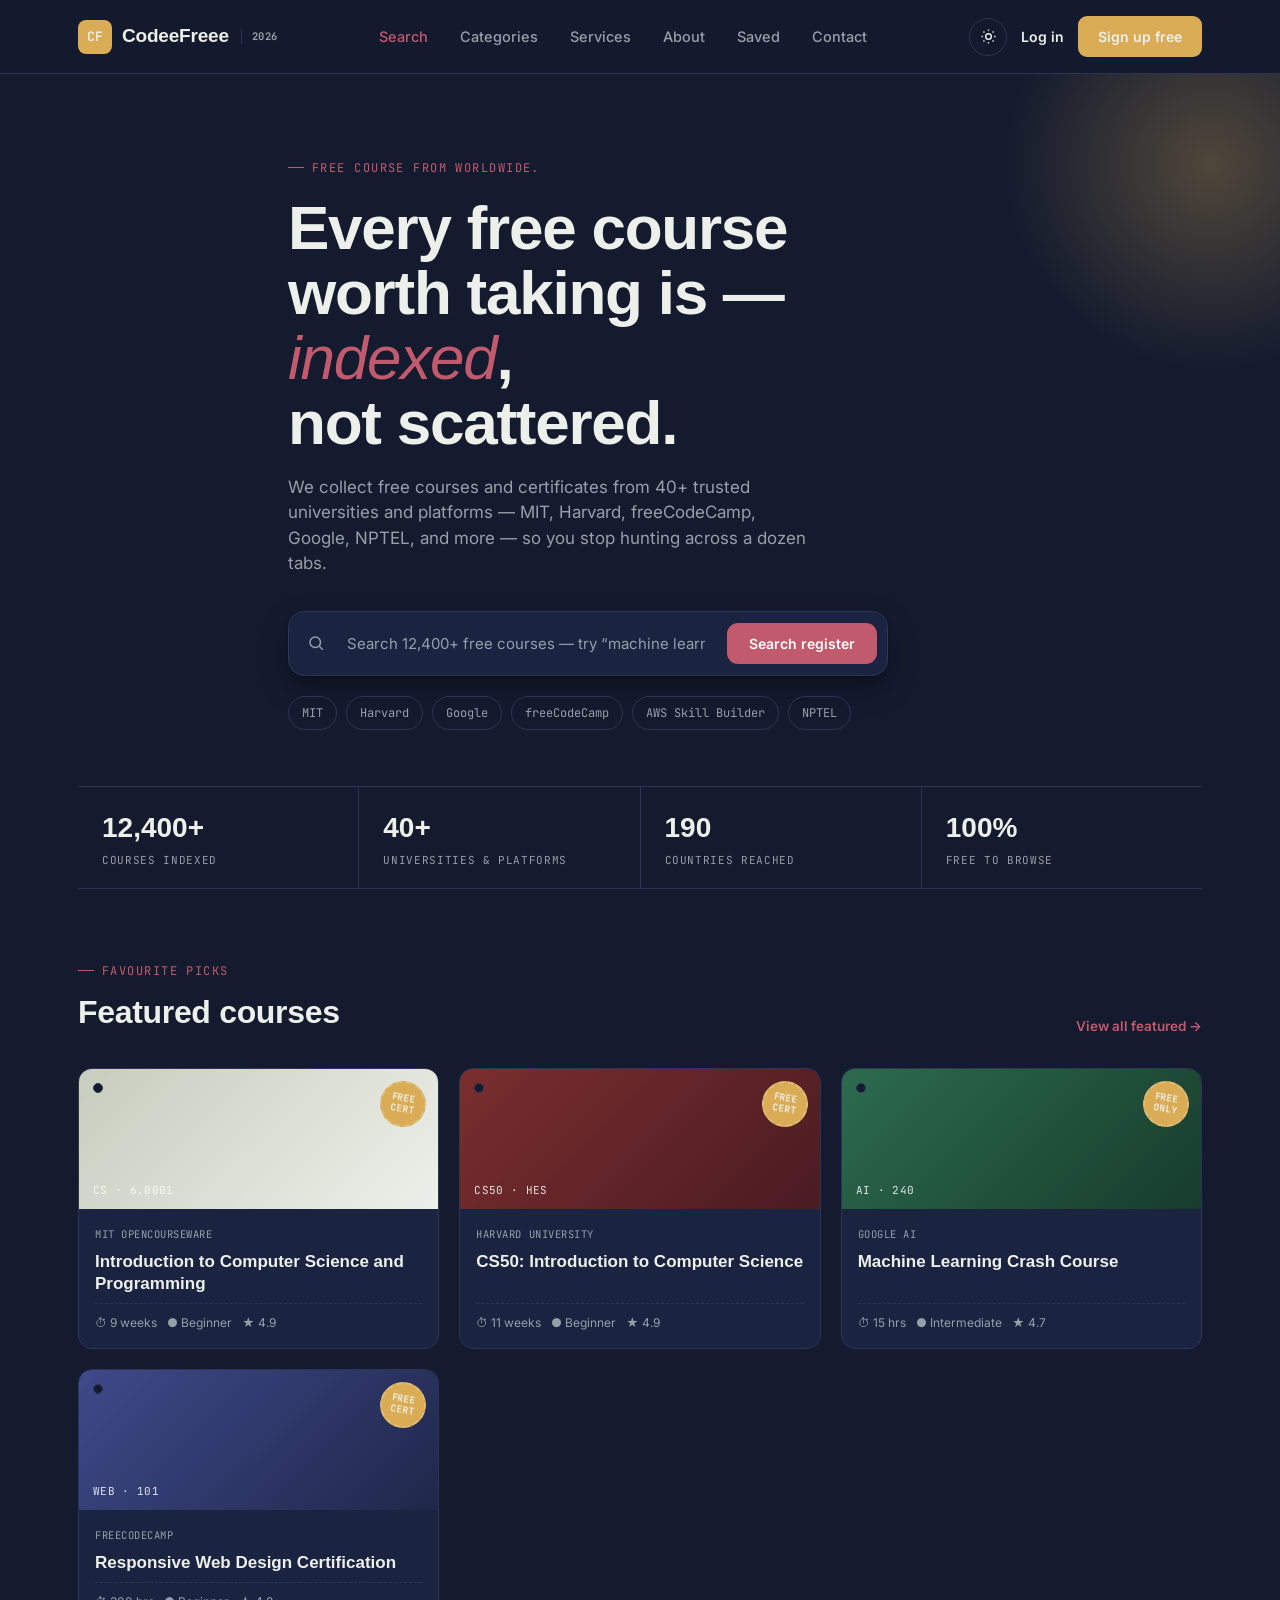
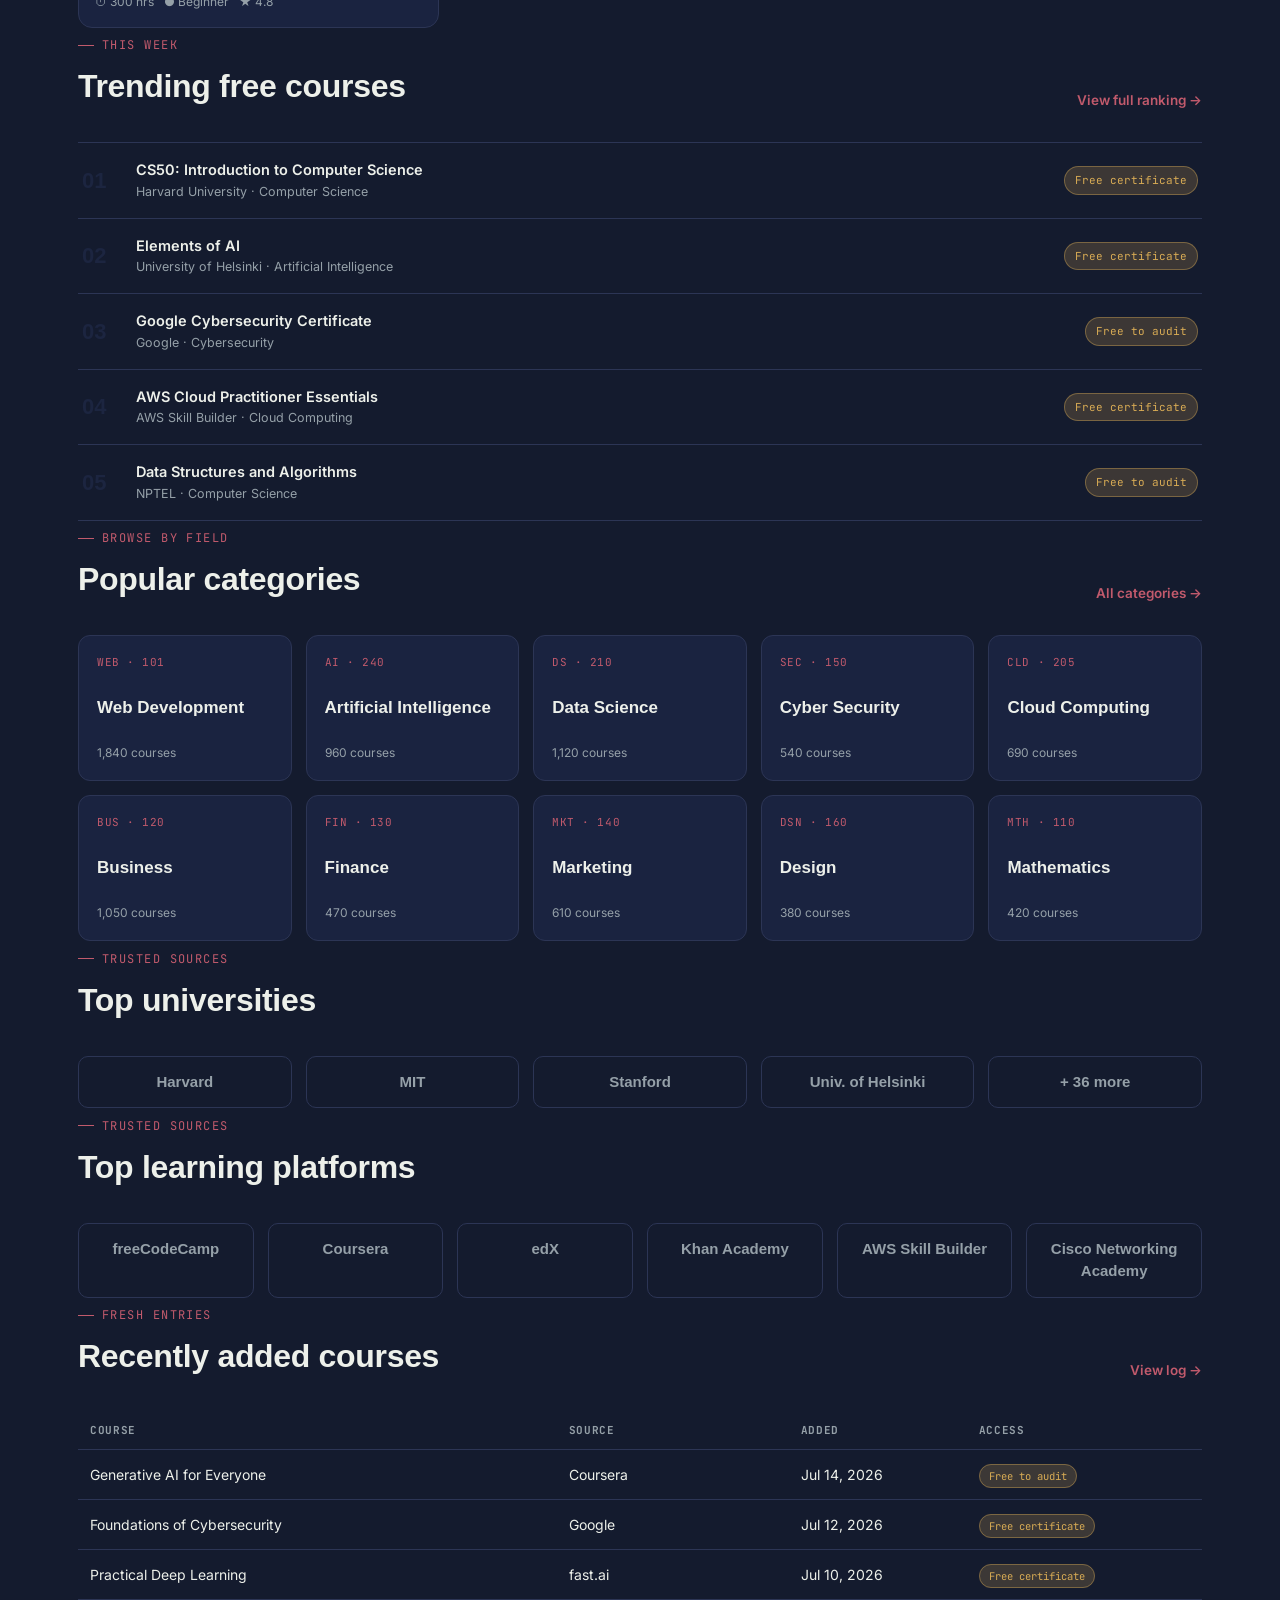
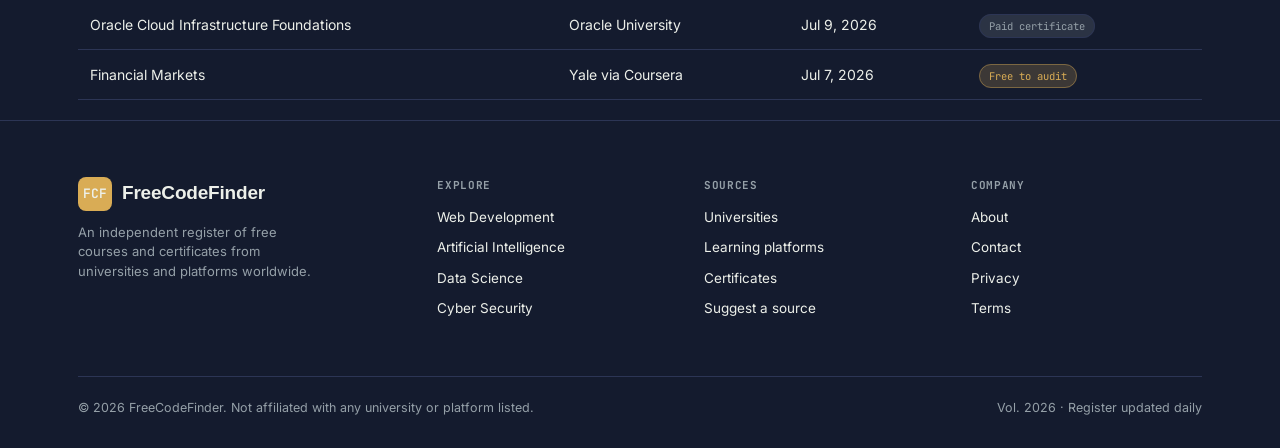
==== commit daf054cb: "Updated projet" ====
--- a/index.html
+++ b/index.html
@@ -1,5 +1,5 @@
 <!DOCTYPE html>
-<html lang="en" data-theme="light">
+<html lang="en" data-theme="dark">
 <head>
 <meta charset="UTF-8">
 <meta name="viewport" content="width=device-width, initial-scale=1.0">
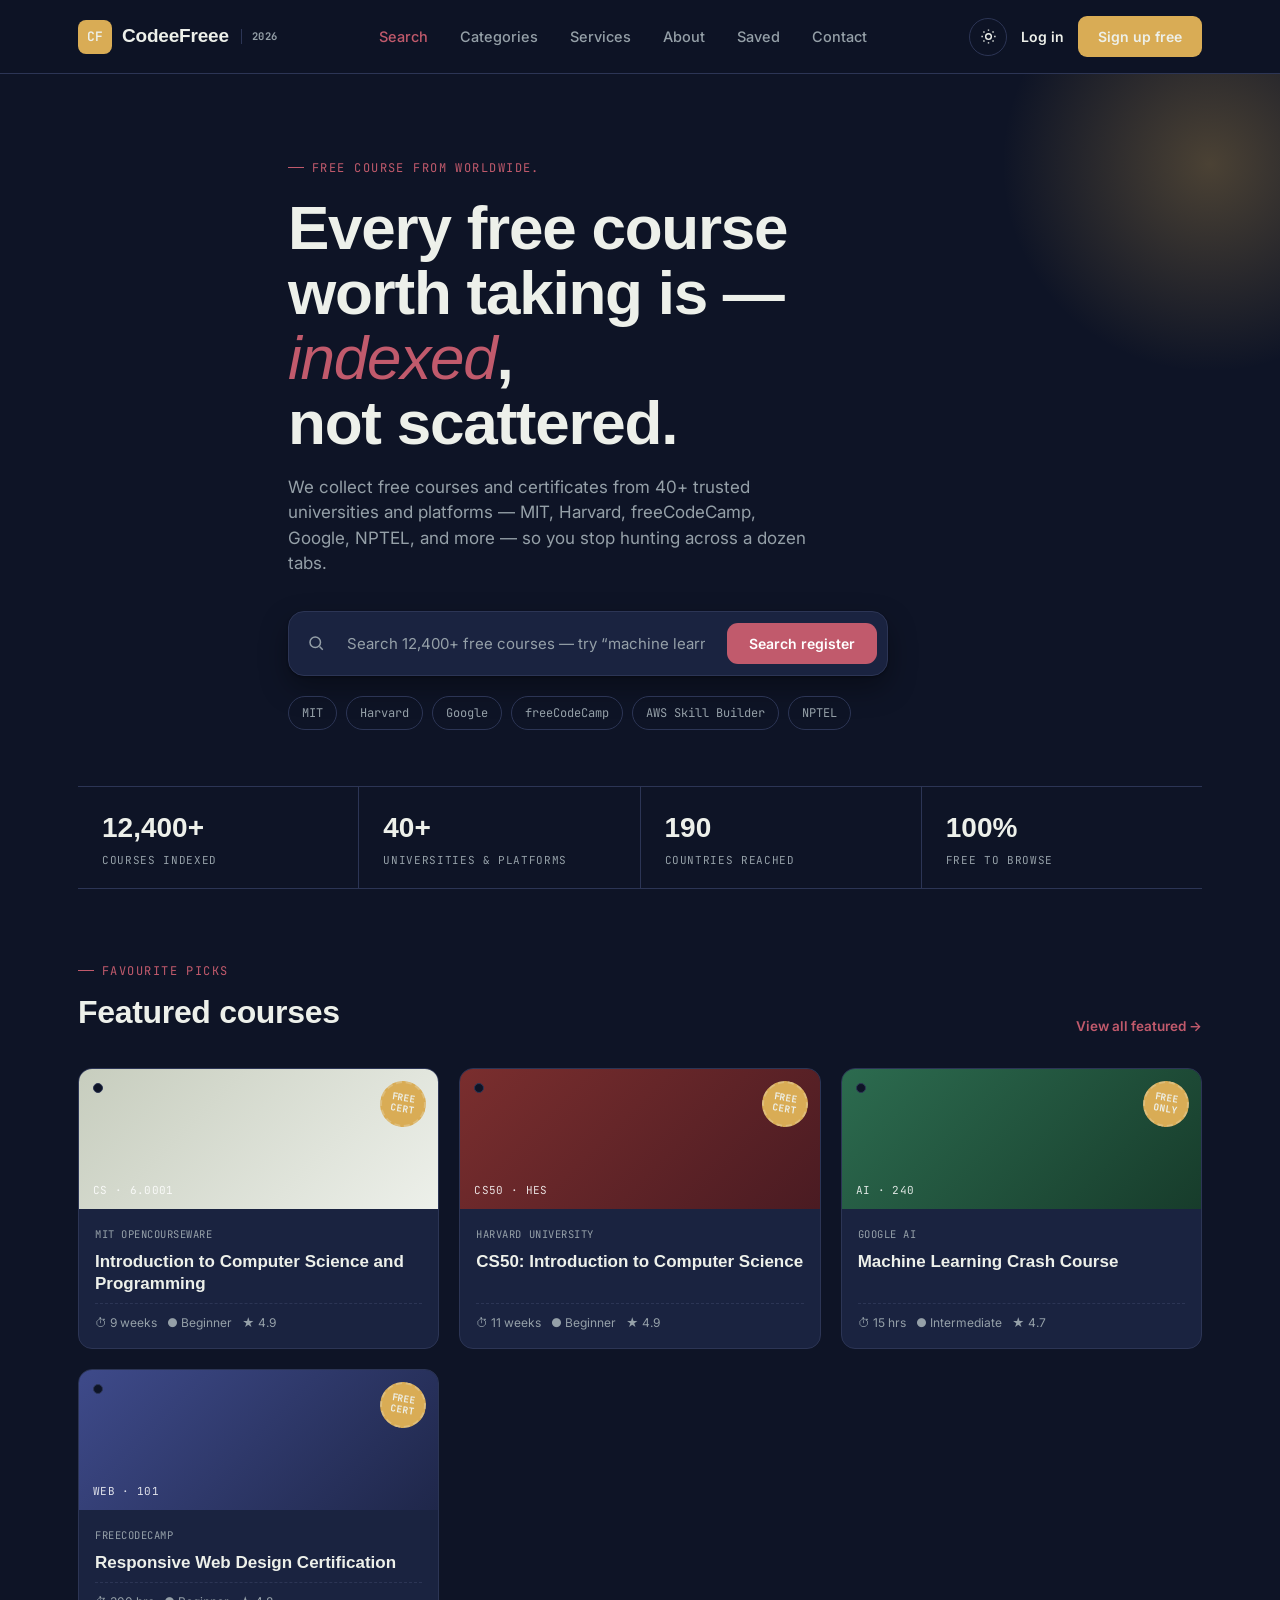
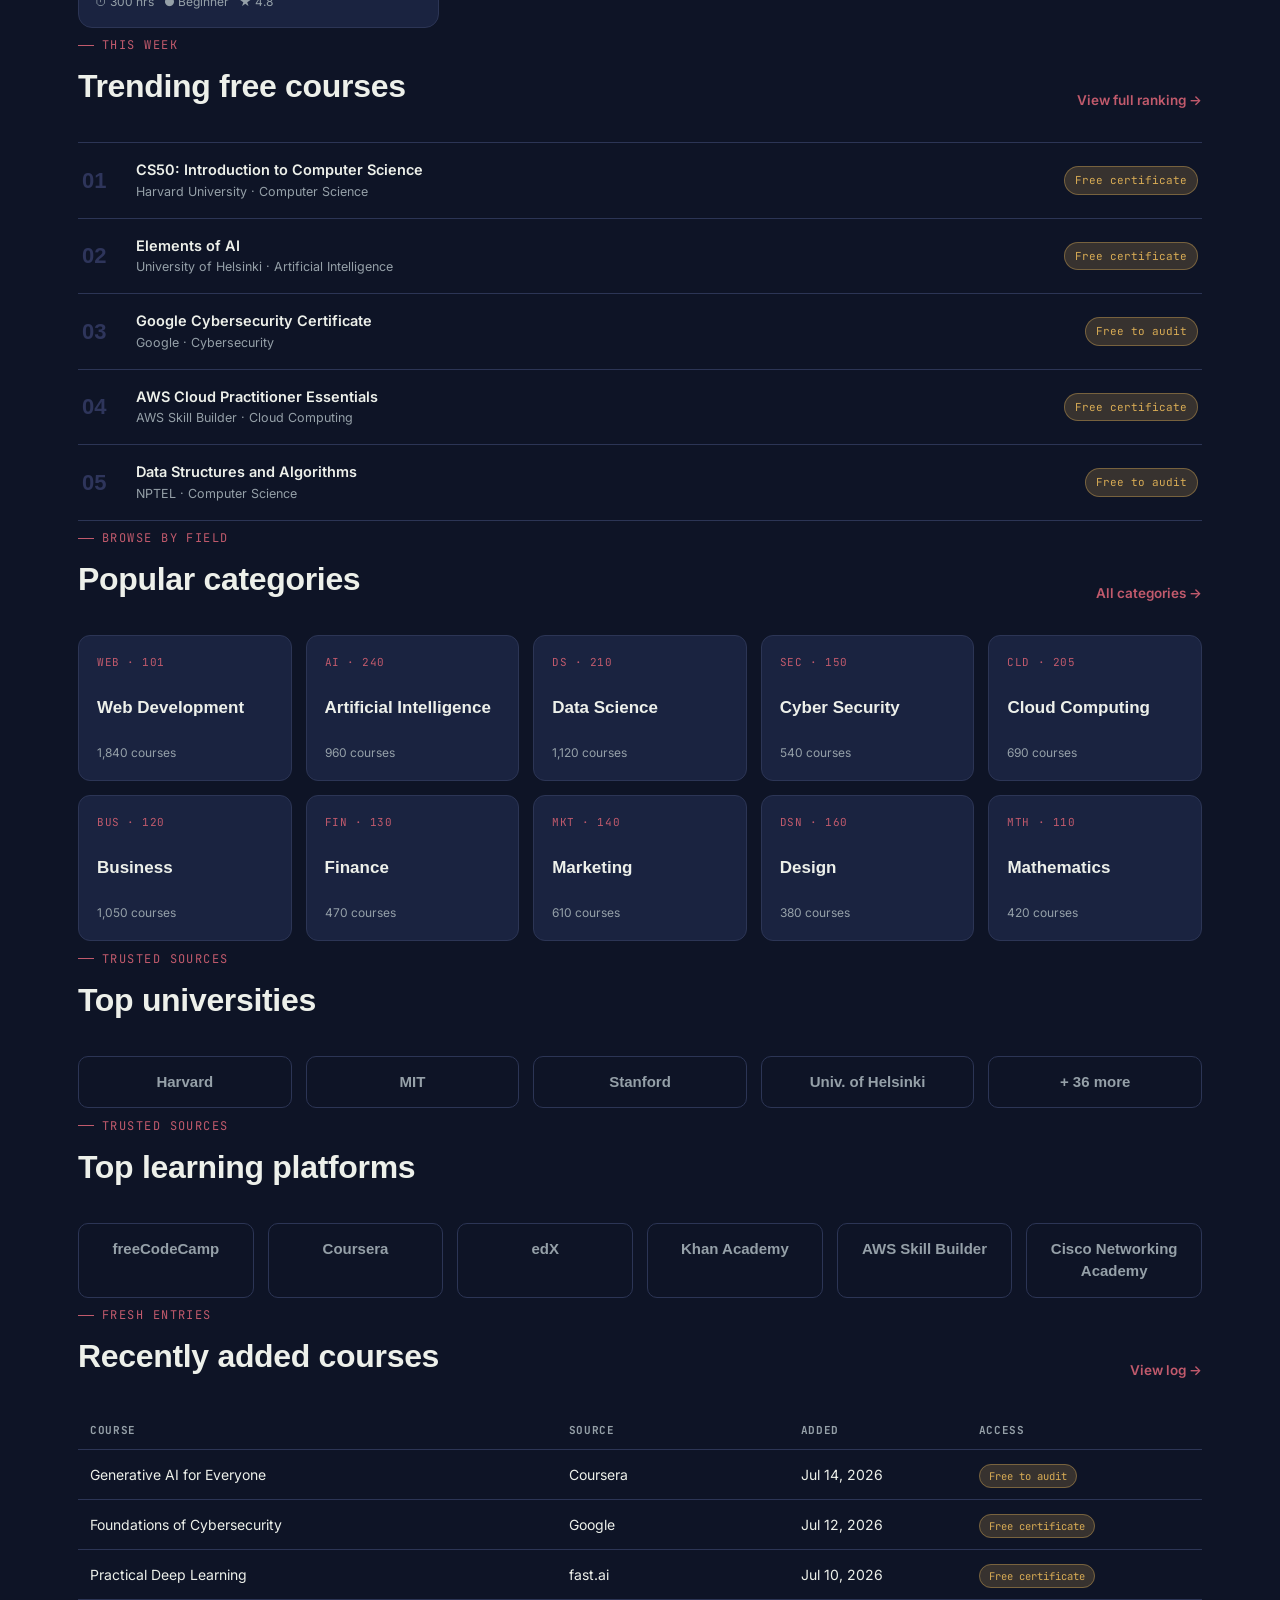
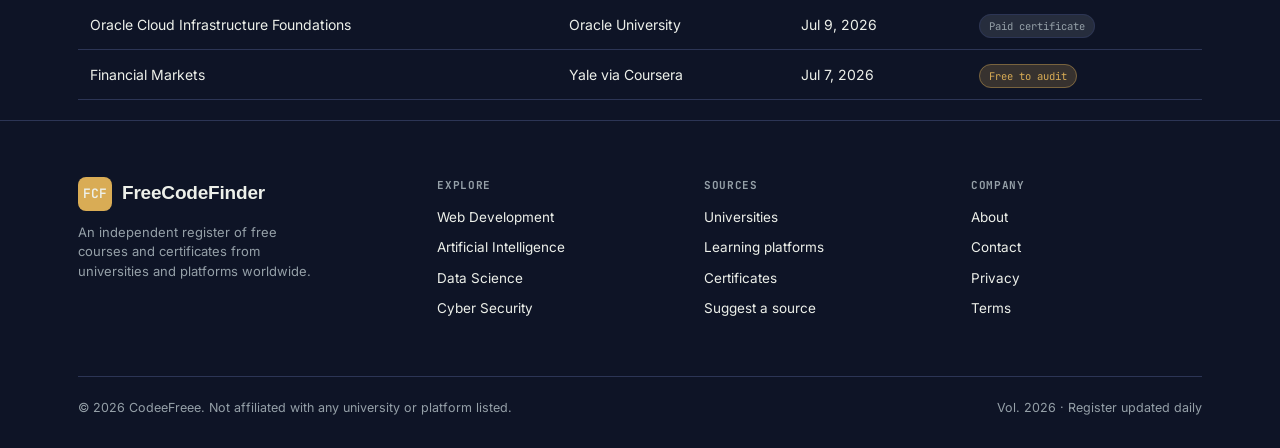
==== commit 060a21b4: "final" ====
--- a/index.html
+++ b/index.html
@@ -237,7 +237,7 @@
       </div>
     </div>
     <div class="footer-bottom">
-      <span>© 2026 FreeCodeFinder. Not affiliated with any university or platform listed.</span>
+      <span>© 2026 CodeeFreee. Not affiliated with any university or platform listed.</span>
       <span>Vol. 2026 · Register updated daily</span>
     </div>
   </div>
@@ -245,7 +245,7 @@
 
 <script>
 // ===============================
-// FreeCodeFinder - Main Script
+//CodeeFreee - Main Script
 // ===============================
 
 document.addEventListener("DOMContentLoaded", () => {
--- a/style.css
+++ b/style.css
@@ -69,8 +69,8 @@
 [data-theme="dark"]{
   --ink:#EDF0EA;
   --ink-soft:#C7CDBE;
-  --paper:#141B2E;
-  --paper-raised:#1C2540;
+  --paper:#0e1426;
+  --paper-raised:#2e355b;
   --gold:#D9AC55;
   --gold-soft:#8A6E2F;
   --crimson:#C15A6C;
